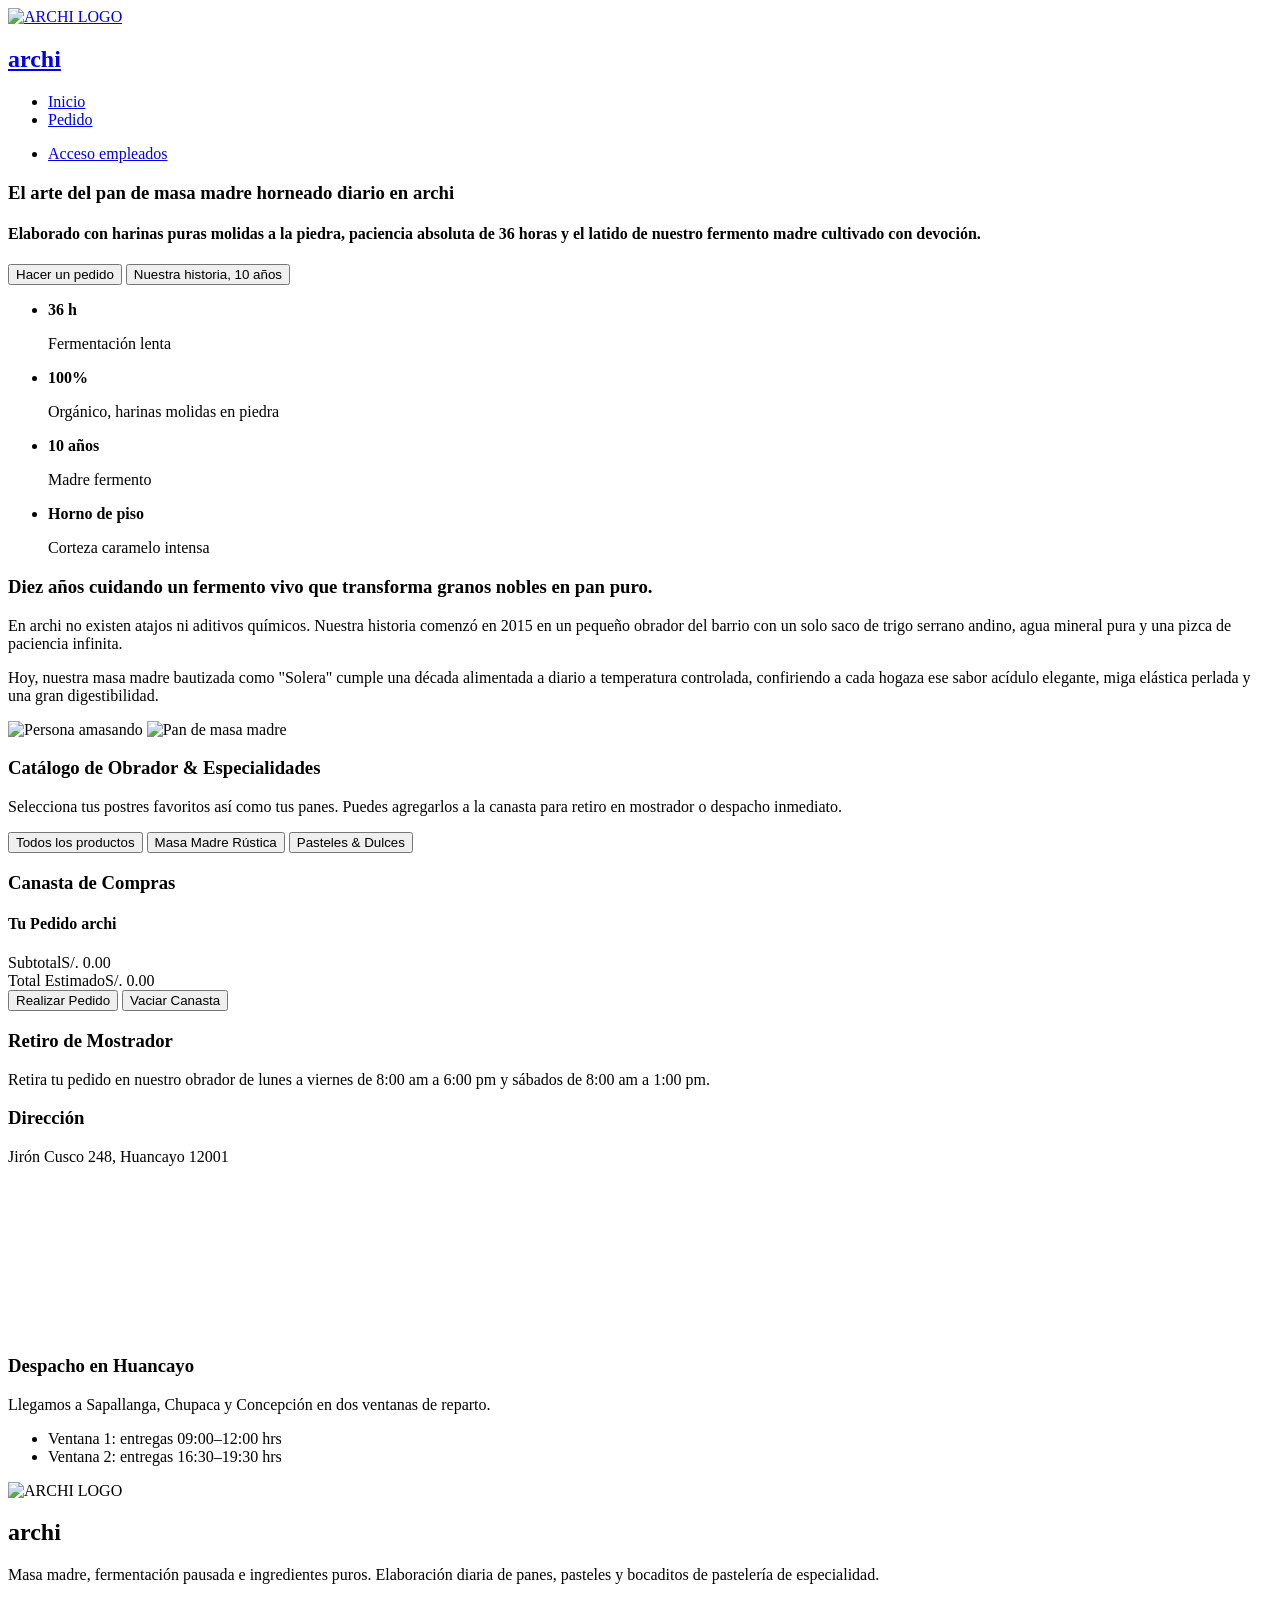
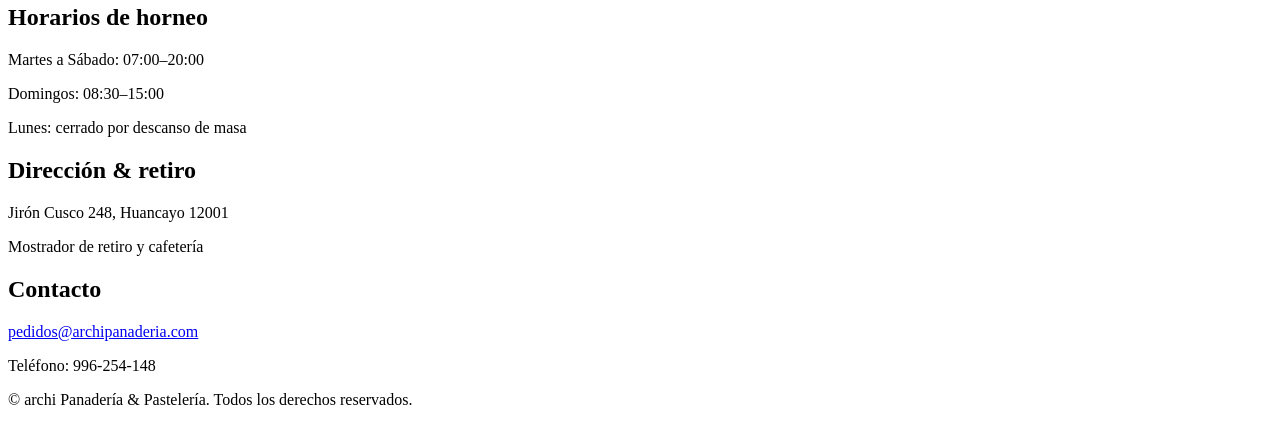
==== index.html @ b8522d09 "Add files via upload" ====
<!doctype html>
<html lang="es">
  <head>
    <meta charset="UTF-8" />
    <meta name="viewport" content="width=device-width, initial-scale=1.0" />
    <title>Panadería Archi</title>
    <link rel="preconnect" href="https://fonts.googleapis.com" />
    <link href="https://fonts.googleapis.com/css2?family=DM+Sans:wght@400;600&family=Fraunces:ital,wght@0,600;1,600&display=swap" rel="stylesheet" />
    <!-- base.css = estilos comunes · index.css = estilos solo de esta página -->
    <link rel="stylesheet" href="css/base.css" />
    <link rel="stylesheet" href="css/index.css" />
  </head>
  <body>
    <!-- HEADER: parte superior de la web, con el nav dentro -->
    <header>
      <nav>
        <a class="marca" href="index.html">
          <img src="https://encrypted-tbn0.gstatic.com/images?q=tbn:ANd9GcRZpjRMk6nb4g_q-FqZ8ZmCuSmIipUEqPBIH8in_HyPj3goxflEYs_nTG0m&s=10" alt="ARCHI LOGO" />
          <h2>archi</h2>
        </a>
        <ul>
          <li><a class="activo" href="index.html">Inicio</a></li>
          <li><a href="pedido.html">Pedido</a></li>
        </ul>
        <ul>
          <li><a href="ingreso.html">Acceso empleados</a></li>
        </ul>
      </nav>
    </header>

    <div class="contenedor">
      <!-- MAIN: contenido principal. SECTION agrupa los ARTICLE -->
      <main>
        <section>
          <article class="hero">
            <h1>El arte del pan de masa madre horneado diario en archi</h1>
            <h4>Elaborado con harinas puras molidas a la piedra, paciencia absoluta de 36 horas y el latido de nuestro fermento madre cultivado con devoción.</h4>
            <a href="pedido.html"><button type="button">Hacer un pedido</button></a>
            <a href="#historia"><button type="button" class="claro">Nuestra historia, 10 años</button></a>
            <ul class="datos">
              <li><strong>36 h</strong><p>Fermentación lenta</p></li>
              <li><strong>100%</strong><p>Orgánico, harinas molidas en piedra</p></li>
              <li><strong>10 años</strong><p>Madre fermento</p></li>
              <li><strong>Horno de piso</strong><p>Corteza caramelo intensa</p></li>
            </ul>
          </article>

          <article id="historia">
            <h1>Diez años cuidando un fermento vivo que transforma granos nobles en pan puro.</h1>
            <p>En archi no existen atajos ni aditivos químicos. Nuestra historia comenzó en 2015 en un pequeño obrador del barrio con un solo saco de trigo serrano andino, agua mineral pura y una pizca de paciencia infinita.</p>
            <p>Hoy, nuestra masa madre bautizada como "Solera" cumple una década alimentada a diario a temperatura controlada, confiriendo a cada hogaza ese sabor acídulo elegante, miga elástica perlada y una gran digestibilidad.</p>
            <div class="fotos">
              <img src="https://img.magnific.com/foto-gratis/retrato-polvo-panadero-sexo-masculino-amasa-masa-harina-contador-cocina_23-2147883590.jpg?semt=ais_hybrid&w=740&q=80" alt="Persona amasando" />
              <img src="https://farm1.staticflickr.com/265/31799785084_71505685d0_o.jpg" alt="Pan de masa madre" />
            </div>
          </article>

          <article>
            <h1>Catálogo de Obrador & Especialidades</h1>
            <p>Selecciona tus postres favoritos así como tus panes. Puedes agregarlos a la canasta para retiro en mostrador o despacho inmediato.</p>
            <div class="filtros">
              <button type="button" class="claro activo filtro" data-cat="todos">Todos los productos</button>
              <button type="button" class="claro filtro" data-cat="rustica">Masa Madre Rústica</button>
              <button type="button" class="claro filtro" data-cat="pasteles">Pasteles & Dulces</button>
            </div>
            <!-- Las tarjetas las dibuja index.js leyendo el catálogo guardado -->
            <div id="catalogo" class="catalogo"></div>
          </article>
        </section>
      </main>

      <!-- ASIDE: contenido secundario -->
      <aside>
        <article>
          <h1>Canasta de Compras</h1>
          <h4>Tu Pedido archi</h4>
          <ul id="lista-canasta" class="canasta"></ul>
          <div class="fila-total"><span>Subtotal</span><span id="subtotal">S/. 0.00</span></div>
          <div class="fila-total grande"><span>Total Estimado</span><span id="total">S/. 0.00</span></div>
          <button type="button" id="btn-pedido">Realizar Pedido</button>
          <button type="button" id="btn-vaciar" class="claro">Vaciar Canasta</button>
        </article>

        <article>
          <h1>Retiro de Mostrador</h1>
          <p>Retira tu pedido en nuestro obrador de lunes a viernes de 8:00 am a 6:00 pm y sábados de 8:00 am a 1:00 pm.</p>
          <h3>Dirección</h3>
          <p>Jirón Cusco 248, Huancayo 12001</p>
          <iframe title="Mapa de la panadería" src="https://www.google.com/maps/embed?pb=!1m18!1m12!1m3!1d410.11433730526363!2d-75.20585754234025!3d-12.065036505976966!2m3!1f0!2f0!3f0!3m2!1i1024!2i768!4f13.1!3m3!1m2!1s0x910e964be8811e6d%3A0xee7832d65d133065!2sPasteler%C3%ADa%20Archi!5e0!3m2!1ses!2spe!4v1793147211213!5m2!1ses!2spe" style="border:0" allowfullscreen="" loading="lazy" referrerpolicy="strict-origin-when-cross-origin"></iframe>
        </article>

        <article>
          <h1>Despacho en Huancayo</h1>
          <p>Llegamos a Sapallanga, Chupaca y Concepción en dos ventanas de reparto.</p>
          <ul class="ventanas">
            <li>Ventana 1: entregas 09:00–12:00 hrs</li>
            <li>Ventana 2: entregas 16:30–19:30 hrs</li>
          </ul>
        </article>
      </aside>
    </div>

    <!-- FOOTER: contenido terciario -->
    <footer>
      <article>
        <img src="https://encrypted-tbn0.gstatic.com/images?q=tbn:ANd9GcRZpjRMk6nb4g_q-FqZ8ZmCuSmIipUEqPBIH8in_HyPj3goxflEYs_nTG0m&s=10" alt="ARCHI LOGO" />
        <h2>archi</h2>
        <p>Masa madre, fermentación pausada e ingredientes puros. Elaboración diaria de panes, pasteles y bocaditos de pastelería de especialidad.</p>
      </article>
      <article>
        <h2>Horarios de horneo</h2>
        <p>Martes a Sábado: 07:00–20:00</p>
        <p>Domingos: 08:30–15:00</p>
        <p>Lunes: cerrado por descanso de masa</p>
      </article>
      <article>
        <h2>Dirección & retiro</h2>
        <p>Jirón Cusco 248, Huancayo 12001</p>
        <p>Mostrador de retiro y cafetería</p>
      </article>
      <article>
        <h2>Contacto</h2>
        <a href="mailto:pedidos@archipanaderia.com">pedidos@archipanaderia.com</a>
        <p>Teléfono: 996-254-148</p>
        <p>&copy; archi Panadería & Pastelería. Todos los derechos reservados.</p>
      </article>
    </footer>

    <script src="js/datos.js"></script>
    <script src="js/index.js"></script>
  </body>
</html>
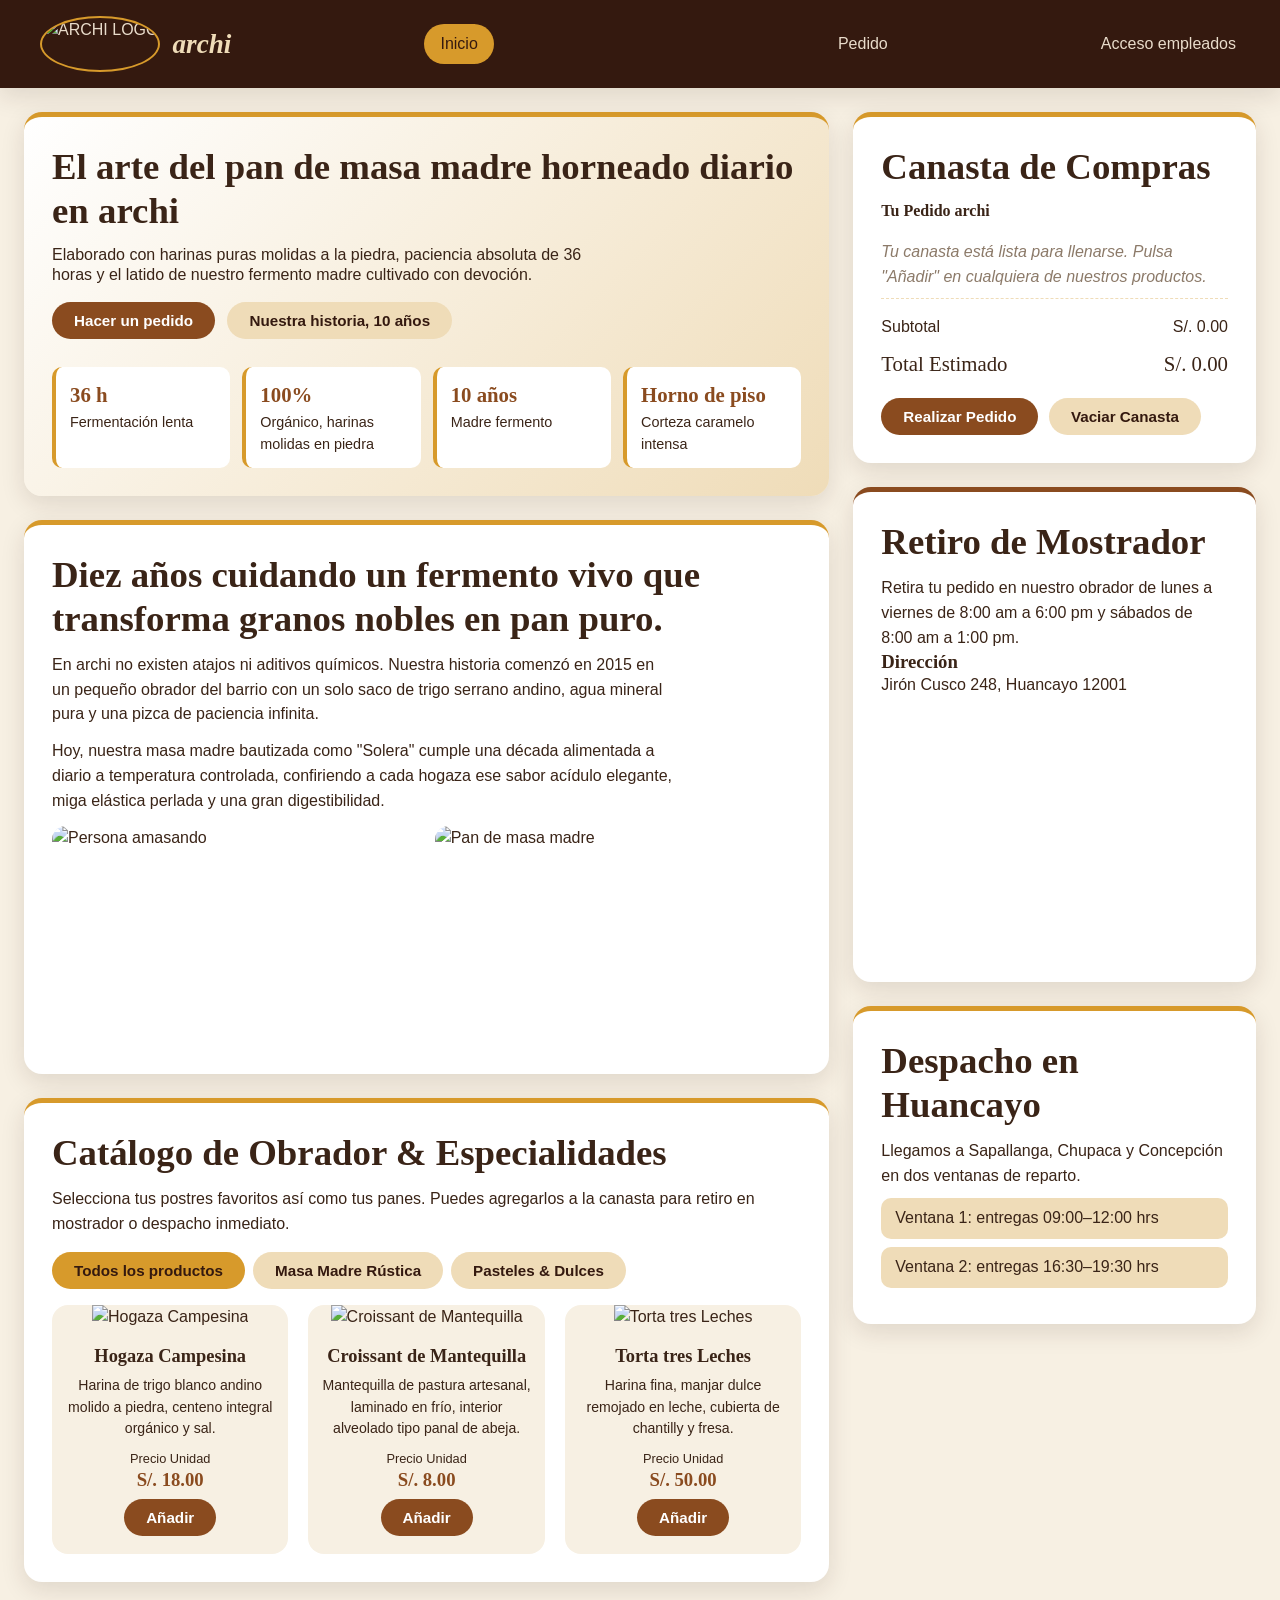
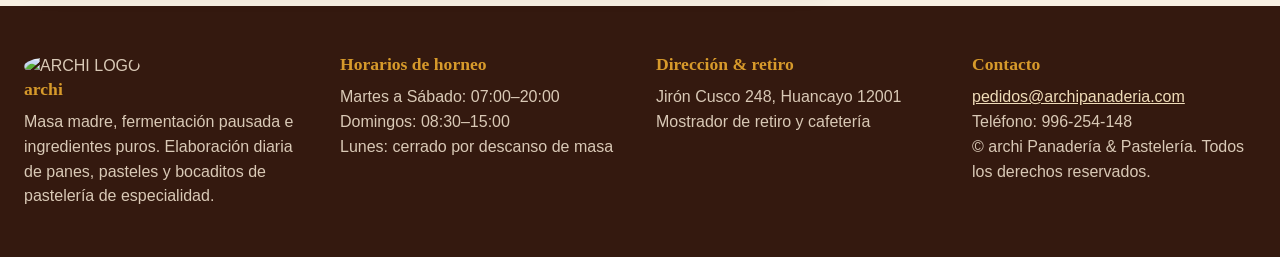
==== commit 6db1e891: "Update index.html" ====
--- a/index.html
+++ b/index.html
@@ -7,8 +7,8 @@
     <link rel="preconnect" href="https://fonts.googleapis.com" />
     <link href="https://fonts.googleapis.com/css2?family=DM+Sans:wght@400;600&family=Fraunces:ital,wght@0,600;1,600&display=swap" rel="stylesheet" />
     <!-- base.css = estilos comunes · index.css = estilos solo de esta página -->
-    <link rel="stylesheet" href="css/base.css" />
-    <link rel="stylesheet" href="css/index.css" />
+    <link rel="stylesheet" href="base.css" />
+    <link rel="stylesheet" href="index.css" />
   </head>
   <body>
     <!-- HEADER: parte superior de la web, con el nav dentro -->
@@ -120,13 +120,13 @@
       </article>
       <article>
         <h2>Contacto</h2>
-        <a href="mailto:pedidos@archipanaderia.com">pedidos@archipanaderia.com</a>
+        <a href="60257142@continental.edu.pe">pedidos@archipanaderia.com</a>
         <p>Teléfono: 996-254-148</p>
         <p>&copy; archi Panadería & Pastelería. Todos los derechos reservados.</p>
       </article>
     </footer>
 
-    <script src="js/datos.js"></script>
-    <script src="js/index.js"></script>
+    <script src="datos.js"></script>
+    <script src="index.js"></script>
   </body>
 </html>
--- a/base.css
+++ b/base.css
@@ -0,0 +1,100 @@
+/* ============================================================
+   base.css → estilos que se repiten en TODAS las páginas:
+   colores, tipografía, header/nav, footer, botones y la
+   estructura HTML5 (header → .contenedor[main + aside] → footer).
+   Cada página añade después su propio CSS (index.css, pedido.css...).
+   ============================================================ */
+
+/* Variables CSS: guardamos los colores una vez y los usamos con var(--nombre) */
+:root {
+  --espresso: #34190f;   /* corteza oscura: header y footer */
+  --corteza:  #8a4b1f;   /* marrón horneado */
+  --trigo:    #d79a2b;   /* dorado de trigo: botones y detalles */
+  --harina:   #f7f0e3;   /* fondo general */
+  --miga:     #efdcb8;   /* miga clara */
+  --mermelada:#a3312b;   /* rojo mermelada: avisos y acentos */
+  --texto:    #3a2417;
+  --sombra:   0 8px 24px rgba(52, 25, 15, .12);
+}
+
+* { margin: 0; padding: 0; box-sizing: border-box; }   /* tu reset original */
+
+body {
+  font-family: "DM Sans", "Segoe UI", sans-serif;
+  background: var(--harina);
+  color: var(--texto);
+  line-height: 1.55;
+}
+h1, h2, h3, h4 { font-family: "Fraunces", Georgia, serif; line-height: 1.2; }
+h1 { font-size: clamp(1.6rem, 3vw, 2.3rem); margin-bottom: 12px; }
+img { max-width: 100%; }
+
+/* ---------- HEADER + NAV (parte superior de la web) ---------- */
+header { background: var(--espresso); position: sticky; top: 0; z-index: 20; box-shadow: var(--sombra); }
+nav {
+  display: grid;                                   /* como tu header original */
+  grid-template-columns: auto 1fr auto;            /* logo | enlaces | acceso */
+  align-items: center; gap: 16px;
+  max-width: 1300px; margin: 0 auto; padding: 8px 24px;
+}
+.marca { display: flex; align-items: center; gap: 12px; text-decoration: none; }
+.marca img { height: 56px; border-radius: 50%; border: 2px solid var(--trigo); }
+.marca h2 { color: var(--miga); font-size: 1.7rem; font-style: italic; }
+nav ul { list-style: none; display: flex; flex-direction: row; justify-content: space-around; gap: 6px; }
+nav li { padding: 4px; }
+nav a { display: block; padding: 8px 16px; border-radius: 999px; text-decoration: none; color: #e9dccb; transition: .2s; }
+nav a:hover, nav a.activo { background: var(--trigo); color: var(--espresso); }   /* hover como tu li:hover */
+
+/* ---------- CONTENEDOR: main (principal) + aside (secundario) ---------- */
+.contenedor {
+  display: grid;
+  grid-template-columns: minmax(0, 2fr) minmax(290px, 1fr);   /* main ocupa el doble que aside */
+  gap: 24px; align-items: start;
+  max-width: 1300px; margin: 0 auto; padding: 24px;
+}
+main section { display: flex; flex-direction: column; gap: 24px; }
+aside { display: flex; flex-direction: column; gap: 24px; }
+/* Cada <article> es una "tarjeta" blanca */
+main article, aside article {
+  background: #fff; border-radius: 18px; padding: 28px;
+  box-shadow: var(--sombra); border-top: 5px solid var(--trigo);
+}
+aside article:nth-child(even) { border-top-color: var(--corteza); }
+
+/* ---------- FOOTER (contenido terciario) ---------- */
+footer {
+  background: var(--espresso); color: #d9c9b6;
+  display: grid; grid-template-columns: repeat(auto-fit, minmax(220px, 1fr));
+  gap: 32px; padding: 48px max(24px, calc((100% - 1252px) / 2));
+}
+footer h2 { color: var(--trigo); font-size: 1.1rem; margin-bottom: 10px; }
+footer img { height: 70px; border-radius: 50%; }
+footer a { color: var(--miga); text-decoration: underline; }
+
+/* ---------- BOTONES y FORMULARIOS ---------- */
+button {
+  cursor: pointer; border: 0; border-radius: 999px; padding: 10px 22px;
+  background: var(--corteza); color: #fff; font: 600 .95rem "DM Sans", sans-serif;
+  transition: background .2s, transform .2s;
+}
+button:hover { background: var(--mermelada); transform: translateY(-2px); }
+button.claro { background: var(--miga); color: var(--espresso); }
+button.claro:hover, button.claro.activo { background: var(--trigo); }
+label { display: block; font-weight: 600; margin: 14px 0 4px; }
+input, select, textarea {
+  width: 100%; padding: 10px 14px; border: 2px solid var(--miga); border-radius: 12px;
+  font: inherit; background: #fffdf8; color: var(--texto);
+}
+input:focus, select:focus, textarea:focus, button:focus-visible, a:focus-visible {
+  outline: 3px solid var(--trigo); outline-offset: 2px;
+}
+.vacio { color: #8c7a69; font-style: italic; list-style: none; }
+
+/* ---------- RESPONSIVE: celular y tablet (como tu @media original) ---------- */
+@media (max-width: 900px) {
+  .contenedor { grid-template-columns: 1fr; }   /* main y aside uno debajo del otro */
+}
+@media (max-width: 700px) {
+  nav { grid-template-columns: 1fr; justify-items: center; }
+  nav ul { flex-direction: column; align-items: center; }
+}
--- a/index.css
+++ b/index.css
@@ -0,0 +1,41 @@
+/* index.css → estilos SOLO de la página principal */
+
+.hero { background: linear-gradient(135deg, #fff 0%, var(--miga) 100%); }
+.hero h4 { font-family: "DM Sans", sans-serif; font-weight: 400; margin-bottom: 18px; max-width: 60ch; }
+.hero a { text-decoration: none; }
+.hero button { margin: 0 8px 8px 0; }
+
+/* Lista de datos (36 h, 100%...) en cuadrícula que se acomoda sola */
+.datos { list-style: none; display: grid; grid-template-columns: repeat(auto-fit, minmax(150px, 1fr)); gap: 12px; margin-top: 20px; }
+.datos li { background: #fff; border-left: 4px solid var(--trigo); border-radius: 10px; padding: 12px 14px; }
+.datos strong { font-family: "Fraunces", serif; font-size: 1.3rem; color: var(--corteza); }
+.datos p { font-size: .9rem; }
+
+#historia p { margin-bottom: 12px; max-width: 70ch; }
+.fotos { display: grid; grid-template-columns: repeat(auto-fit, minmax(200px, 1fr)); gap: 16px; margin-top: 12px; }
+.fotos img { width: 100%; height: 220px; object-fit: cover; border-radius: 14px; }   /* object-fit: recorta sin deformar */
+
+.filtros { display: flex; flex-wrap: wrap; gap: 8px; margin: 16px 0; }
+
+/* Catálogo: tarjetas de pan (grid con auto-fit, igual que tu header original) */
+.catalogo { display: grid; grid-template-columns: repeat(auto-fit, minmax(230px, 1fr)); gap: 20px; }
+.tarjeta { background: var(--harina); border-radius: 16px; overflow: hidden; padding-bottom: 18px; text-align: center; transition: transform .2s; }
+.tarjeta:hover { transform: translateY(-4px); }
+.tarjeta img { width: 100%; height: 170px; object-fit: cover; }
+.tarjeta h5 { font-family: "Fraunces", serif; font-size: 1.15rem; margin: 12px 12px 4px; }
+.tarjeta p { font-size: .88rem; padding: 0 14px; min-height: 66px; }
+.tarjeta h6 { font-size: .8rem; font-weight: 400; margin-top: 8px; }
+.tarjeta h3 { color: var(--corteza); margin-bottom: 8px; }
+
+/* Canasta */
+.canasta { list-style: none; margin: 12px 0; }
+.canasta li { display: flex; justify-content: space-between; align-items: center; gap: 8px; padding: 8px 0; border-bottom: 1px dashed var(--miga); }
+.canasta .quitar { padding: 2px 9px; background: transparent; color: var(--mermelada); }
+.canasta .quitar:hover { background: var(--mermelada); color: #fff; }
+.fila-total { display: flex; justify-content: space-between; padding: 4px 0; }
+.fila-total.grande { font-family: "Fraunces", serif; font-size: 1.3rem; margin-bottom: 14px; }
+#btn-pedido { margin-right: 6px; }
+
+aside iframe { width: 100%; height: 240px; border-radius: 12px; margin-top: 8px; }
+.ventanas { list-style: none; margin-top: 10px; }
+.ventanas li { background: var(--miga); padding: 8px 14px; border-radius: 10px; margin-bottom: 8px; }
